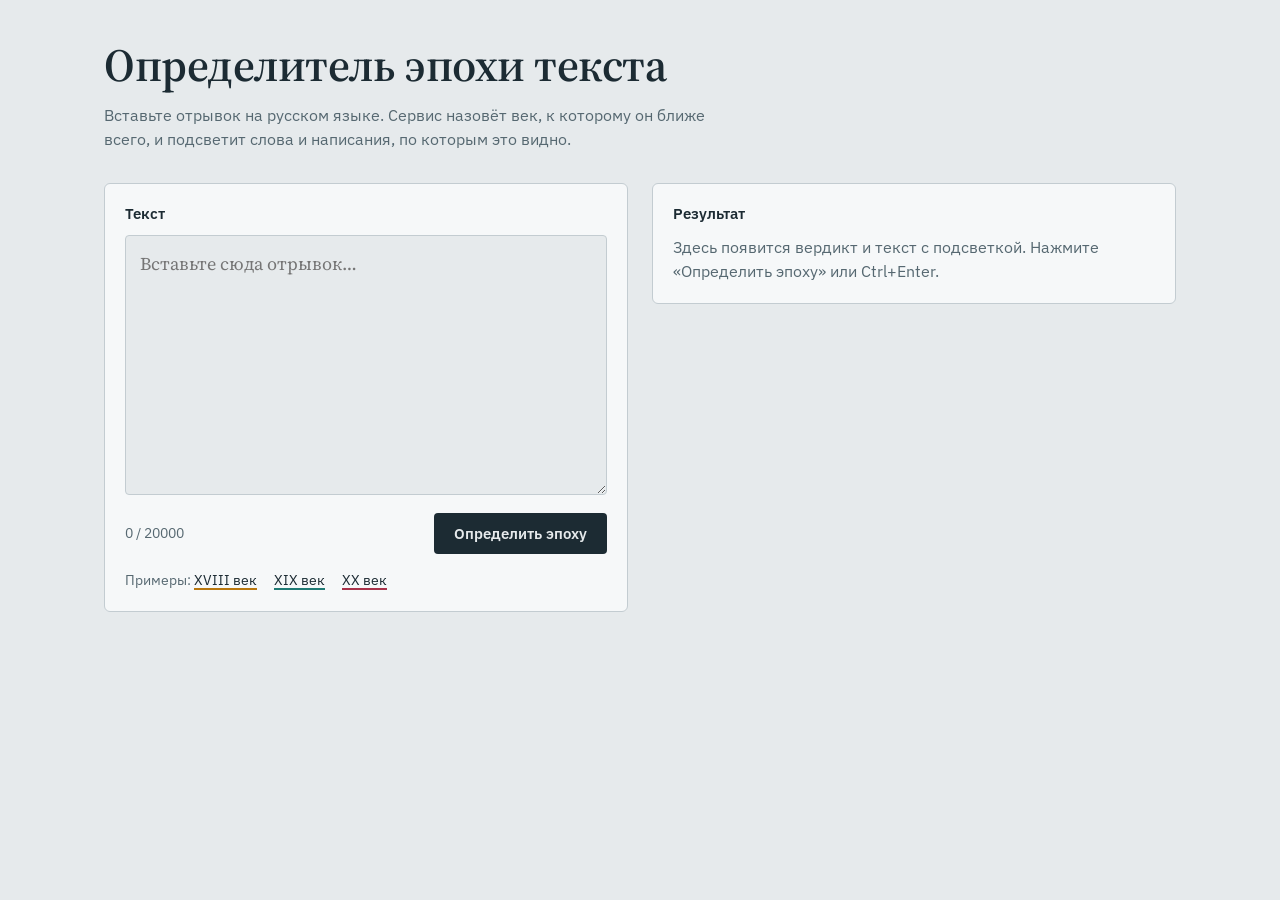
==== fastAPI_WEB/static/index.html @ 417621a8 "Add files via upload все файлы перенесены в папку (так как она почему-то не хотела загружаться целик" ====
<!DOCTYPE html>
<html lang="ru">
<head>
<meta charset="utf-8">
<meta name="viewport" content="width=device-width, initial-scale=1">
<title>Определитель эпохи текста</title>
<link rel="preconnect" href="https://fonts.googleapis.com">
<link rel="preconnect" href="https://fonts.gstatic.com" crossorigin>
<link href="https://fonts.googleapis.com/css2?family=IBM+Plex+Sans:wght@400;500;600&family=Source+Serif+4:ital,opsz,wght@0,8..60,400;0,8..60,600;1,8..60,400&display=swap" rel="stylesheet">
<style>
:root {
  --bg: #e6eaec;
  --panel: #f6f8f9;
  --ink: #1c2b33;
  --muted: #566871;
  --line: #c3ccd1;
  --xviii: #b9770e;
  --xix: #1f7a74;
  --xx: #a8324a;
  --xviii-bg: #b9770e26;
  --xix-bg: #1f7a7426;
  --xx-bg: #a8324a24;
  --serif: "Source Serif 4", "PT Serif", Georgia, "Times New Roman", serif;
  --sans: "IBM Plex Sans", "Segoe UI", system-ui, sans-serif;
  color-scheme: light;
}
@media (prefers-color-scheme: dark) {
  :root:not([data-theme="light"]) {
    --bg: #121b20;
    --panel: #1a262c;
    --ink: #e3eaed;
    --muted: #92a5ae;
    --line: #34454d;
    --xviii: #e0a53c;
    --xix: #4fb8ae;
    --xx: #e0708a;
    --xviii-bg: #e0a53c2e;
    --xix-bg: #4fb8ae2b;
    --xx-bg: #e0708a2e;
    color-scheme: dark;
  }
}
* { box-sizing: border-box; }
html { scroll-padding-top: 16px; }
body {
  margin: 0;
  background: var(--bg);
  color: var(--ink);
  font: 16px/1.5 var(--sans);
}
.wrap { max-width: 1120px; margin: 0 auto; padding: 40px 24px 64px; }
header { margin-bottom: 32px; max-width: 62ch; }
h1 {
  font: 600 clamp(30px, 4.4vw, 46px)/1.1 var(--serif);
  letter-spacing: -0.01em;
  margin: 0 0 12px;
}
header p { margin: 0; color: var(--muted); }

.grid { display: grid; grid-template-columns: minmax(0, 1fr) minmax(0, 1fr); gap: 24px; align-items: start; }
@media (max-width: 860px) { .grid { grid-template-columns: 1fr; } }

.panel {
  background: var(--panel);
  border: 1px solid var(--line);
  border-radius: 6px;
  padding: 20px;
}
h2 { font: 600 15px/1.3 var(--sans); margin: 0 0 12px; }

label.sr { position: absolute; left: -9999px; }
textarea {
  width: 100%;
  min-height: 260px;
  resize: vertical;
  padding: 14px;
  font: 400 18px/1.55 var(--serif);
  color: var(--ink);
  background: var(--bg);
  border: 1px solid var(--line);
  border-radius: 4px;
}
textarea:focus-visible, button:focus-visible, .sample:focus-visible, .chip:focus-visible {
  outline: 2px solid var(--xix);
  outline-offset: 2px;
}
.row { display: flex; align-items: center; justify-content: space-between; gap: 12px; margin-top: 12px; flex-wrap: wrap; }
.count { color: var(--muted); font-size: 14px; font-variant-numeric: tabular-nums; }
.count.over { color: var(--xx); font-weight: 600; }
button.primary {
  font: 600 15px var(--sans);
  color: #fff;
  background: var(--ink);
  border: 0;
  border-radius: 4px;
  padding: 11px 20px;
  cursor: pointer;
}
:root:not([data-theme="light"]) button.primary { color: var(--bg); }
button.primary:disabled { opacity: .55; cursor: progress; }

.samples { margin: 16px 0 0; font-size: 14px; color: var(--muted); }
.sample {
  font: inherit;
  background: none;
  border: 0;
  padding: 0;
  margin-right: 14px;
  color: var(--ink);
  text-decoration: underline;
  text-decoration-thickness: 2px;
  text-underline-offset: 3px;
  cursor: pointer;
}
.sample[data-p="xviii"] { text-decoration-color: var(--xviii); }
.sample[data-p="xix"] { text-decoration-color: var(--xix); }
.sample[data-p="xx"] { text-decoration-color: var(--xx); }

.empty { color: var(--muted); margin: 0; max-width: 46ch; }
.error {
  border-left: 3px solid var(--xx);
  padding: 10px 14px;
  background: var(--xx-bg);
  border-radius: 0 4px 4px 0;
}
.error b { display: block; }

.verdict-label { color: var(--muted); font-size: 14px; margin: 0; }
.verdict {
  font: 600 clamp(30px, 4vw, 42px)/1.1 var(--serif);
  margin: 2px 0 4px;
}
.verdict.xviii { color: var(--xviii); }
.verdict.xix { color: var(--xix); }
.verdict.xx { color: var(--xx); }
.conf { color: var(--muted); margin: 0 0 18px; }
.warn { color: var(--ink); background: var(--xviii-bg); padding: 8px 12px; border-radius: 4px; margin: 0 0 18px; font-size: 14px; }

.strip { display: flex; height: 10px; border-radius: 5px; overflow: hidden; background: var(--line); gap: 2px; }
.strip i { display: block; min-width: 3px; }
.strip i.xviii { background: var(--xviii); }
.strip i.xix { background: var(--xix); }
.strip i.xx { background: var(--xx); }
.strip-legend { display: flex; justify-content: space-between; gap: 8px; margin: 8px 0 22px; font-size: 13px; color: var(--muted); font-variant-numeric: tabular-nums; }
.strip-legend span.top { color: var(--ink); font-weight: 600; }

.text-out {
  font: 400 18px/1.75 var(--serif);
  white-space: pre-wrap;
  overflow-wrap: anywhere;
  margin: 0 0 22px;
  padding: 14px;
  background: var(--bg);
  border: 1px solid var(--line);
  border-radius: 4px;
}
mark { color: inherit; padding: 1px 0; border-radius: 2px; border-bottom: 2px solid; }
mark.xviii { background: var(--xviii-bg); border-color: var(--xviii); }
mark.xix { background: var(--xix-bg); border-color: var(--xix); }
mark.xx { background: var(--xx-bg); border-color: var(--xx); }
mark.flash { outline: 2px solid var(--ink); outline-offset: 1px; }

.markers { list-style: none; margin: 0; padding: 0; }
.markers li { border-top: 1px solid var(--line); }
.chip {
  display: grid;
  grid-template-columns: 14px minmax(0, 1fr) auto;
  gap: 4px 10px;
  align-items: baseline;
  width: 100%;
  text-align: left;
  font: inherit;
  color: inherit;
  background: none;
  border: 0;
  padding: 10px 2px;
  cursor: pointer;
}
.dot { width: 10px; height: 10px; border-radius: 50%; align-self: center; }
.dot.xviii { background: var(--xviii); }
.dot.xix { background: var(--xix); }
.dot.xx { background: var(--xx); }
.chip .w { font: 600 17px var(--serif); overflow-wrap: anywhere; }
.chip .n { color: var(--muted); font-size: 13px; }
.chip .note { grid-column: 2 / 4; color: var(--muted); font-size: 14px; }
.no-markers { color: var(--muted); margin: 0; }
[hidden] { display: none !important; }
</style>
</head>
<body>
<div class="wrap">
  <header>
    <h1>Определитель эпохи текста</h1>
    <p>Вставьте отрывок на русском языке. Сервис назовёт век, к которому он ближе всего, и подсветит слова и написания, по которым это видно.</p>
  </header>

  <div class="grid">
    <section class="panel" aria-labelledby="in-h">
      <h2 id="in-h">Текст</h2>
      <label class="sr" for="text">Текст для анализа</label>
      <textarea id="text" placeholder="Вставьте сюда отрывок…" spellcheck="false"></textarea>
      <div class="row">
        <span class="count" id="count">0 / 20000</span>
        <button class="primary" id="go" type="button">Определить эпоху</button>
      </div>
      <p class="samples">Примеры:
        <button class="sample" type="button" data-p="xviii" data-i="0">XVIII век</button>
        <button class="sample" type="button" data-p="xix" data-i="1">XIX век</button>
        <button class="sample" type="button" data-p="xx" data-i="2">XX век</button>
      </p>
    </section>

    <section class="panel" aria-labelledby="out-h" aria-live="polite">
      <h2 id="out-h">Результат</h2>
      <div id="out"><p class="empty">Здесь появится вердикт и текст с подсветкой. Нажмите «Определить эпоху» или Ctrl+Enter.</p></div>
    </section>
  </div>
</div>

<script>
const API_URL = "/api/analyze";
const MAX_LEN = 20000;
const LABELS = { xviii: "XVIII век", xix: "XIX век", xx: "XX век и позже" };
const ORDER = ["xviii", "xix", "xx"];

const SAMPLES = [
  "Сей же час, сударь мой, государыня ея величество повелела, дабы оный указ был исполнен, ибо отечество того требует.",
  "Барин приказал подать экипаж, и лакей, извольте-с, побежал на станцию, где строилась чугунка.",
  "Товарищ председатель колхоза объявил, что трактор прибудет с завода к пятилетке, а вечером в клубе покажут кино."
];

const $ = (id) => document.getElementById(id);
const ta = $("text"), out = $("out"), go = $("go"), count = $("count");

function updateCount() {
  const n = ta.value.length;
  count.textContent = n + " / " + MAX_LEN;
  count.classList.toggle("over", n > MAX_LEN);
}
ta.addEventListener("input", updateCount);
ta.addEventListener("keydown", (e) => {
  if (e.key === "Enter" && (e.ctrlKey || e.metaKey)) analyze();
});
document.querySelectorAll(".sample").forEach((b) =>
  b.addEventListener("click", () => {
    ta.value = SAMPLES[+b.dataset.i];
    updateCount();
    analyze();
  })
);
go.addEventListener("click", analyze);

function el(tag, cls, text) {
  const e = document.createElement(tag);
  if (cls) e.className = cls;
  if (text != null) e.textContent = text;
  return e;
}

function detailText(d) {
  if (typeof d === "string") return d;
  if (Array.isArray(d) && d.length) return d.map((x) => x.msg).join("; ");
  return "Попробуйте ещё раз.";
}

function showError(title, message) {
  out.replaceChildren();
  const box = el("div", "error");
  box.setAttribute("role", "alert");
  box.append(el("b", null, title), el("span", null, message));
  out.append(box);
}

async function analyze() {
  const text = ta.value;
  if (!text.trim()) return showError("Нет текста", "Введите или вставьте отрывок, чтобы определить эпоху.");
  if (text.length > MAX_LEN) return showError("Текст слишком длинный", "Сократите его до " + MAX_LEN + " знаков: сейчас " + text.length + ".");

  go.disabled = true;
  go.textContent = "Анализирую…";
  try {
    const res = await fetch(API_URL, {
      method: "POST",
      headers: { "Content-Type": "application/json" },
      body: JSON.stringify({ text, mode: "epoch" })
    });
    const data = await res.json();
    if (!res.ok) {
      const titles = { 400: "Не получилось разобрать текст", 422: "Текст не прошёл проверку" };
      return showError(titles[res.status] || "Ошибка сервера", detailText(data.detail));
    }
    render(text, data.result, data.meta);
  } catch (e) {
    showError("Нет связи с сервисом", "Проверьте, что сервер запущен, и повторите запрос.");
  } finally {
    go.disabled = false;
    go.textContent = "Определить эпоху";
  }
}

function render(text, d, meta) {
  out.replaceChildren();

  out.append(el("p", "verdict-label", "Вердикт"));
  const noSignal = d.uncertain && !(d.dated_markers || []).length;
  out.append(el("p", noSignal ? "verdict" : "verdict " + d.period,
    noSignal ? "Не удалось определить" : (d.period_label || LABELS[d.period])));
  out.append(el("p", "conf", (noSignal ? "Датирующих слов не найдено" : "Уверенность: " + Math.round(d.score * 100) + "%") +
    (meta ? " · " + meta.chars + " зн., " + meta.took_ms + " мс" : "")));
  if (d.uncertain) {
    out.append(el("p", "warn", "Датирующих слов найдено мало, поэтому вердикт ненадёжен. Попробуйте более длинный отрывок."));
  }

  if (d.stub) {
    out.append(el("p", "warn", "Сейчас вместо модели работает заглушка: она ищет слова из заранее составленного списка, поэтому на произвольных текстах часто не находит признаков."));
  }

  // полоса распределения по периодам
  const strip = el("div", "strip");
  strip.setAttribute("role", "img");
  strip.setAttribute("aria-label", ORDER.map((p) => LABELS[p] + " " + Math.round(d.all_scores[p] * 100) + "%").join(", "));
  const legend = el("div", "strip-legend");
  ORDER.forEach((p) => {
    const seg = el("i", p);
    seg.style.flex = String(Math.max(d.all_scores[p], 0.001));
    strip.append(seg);
    const s = el("span", p === d.period ? "top" : "", LABELS[p] + " " + Math.round(d.all_scores[p] * 100) + "%");
    legend.append(s);
  });
  out.append(strip, legend);

  // текст с подсветкой
  const markers = (d.dated_markers || []).slice().sort((a, b) => a.start - b.start);
  const body = el("div", "text-out");
  let pos = 0;
  markers.forEach((m, i) => {
    if (m.start < pos) return;
    if (m.start > pos) body.append(document.createTextNode(text.slice(pos, m.start)));
    const mk = el("mark", m.period, text.slice(m.start, m.end));
    mk.id = "mk-" + i;
    mk.title = m.note || m.kind;
    body.append(mk);
    pos = m.end;
  });
  if (pos < text.length) body.append(document.createTextNode(text.slice(pos)));
  out.append(body);

  // список признаков (одинаковые сворачиваем со счётчиком)
  out.append(el("h2", null, "Датирующие признаки"));
  if (!markers.length) {
    out.append(el("p", "no-markers", "Ни одного признака не найдено."));
    return;
  }
  const groups = new Map();
  markers.forEach((m, i) => {
    const key = m.text.toLowerCase() + "|" + m.period + "|" + m.note;
    if (!groups.has(key)) groups.set(key, { m, first: i, n: 0 });
    groups.get(key).n++;
  });
  const list = el("ul", "markers");
  [...groups.values()]
    .sort((a, b) => ORDER.indexOf(a.m.period) - ORDER.indexOf(b.m.period) || a.first - b.first)
    .forEach(({ m, first, n }) => {
      const li = el("li");
      const btn = el("button", "chip");
      btn.type = "button";
      btn.append(el("span", "dot " + m.period), el("span", "w", m.text), el("span", "n", n > 1 ? "×" + n : LABELS[m.period]));
      if (m.note) btn.append(el("span", "note", m.kind + ": " + m.note));
      btn.addEventListener("click", () => {
        const target = $("mk-" + first);
        if (!target) return;
        target.scrollIntoView({ block: "center", behavior: matchMedia("(prefers-reduced-motion: reduce)").matches ? "auto" : "smooth" });
        target.classList.add("flash");
        setTimeout(() => target.classList.remove("flash"), 1200);
      });
      li.append(btn);
      list.append(li);
    });
  out.append(list);
}
</script>
</body>
</html>
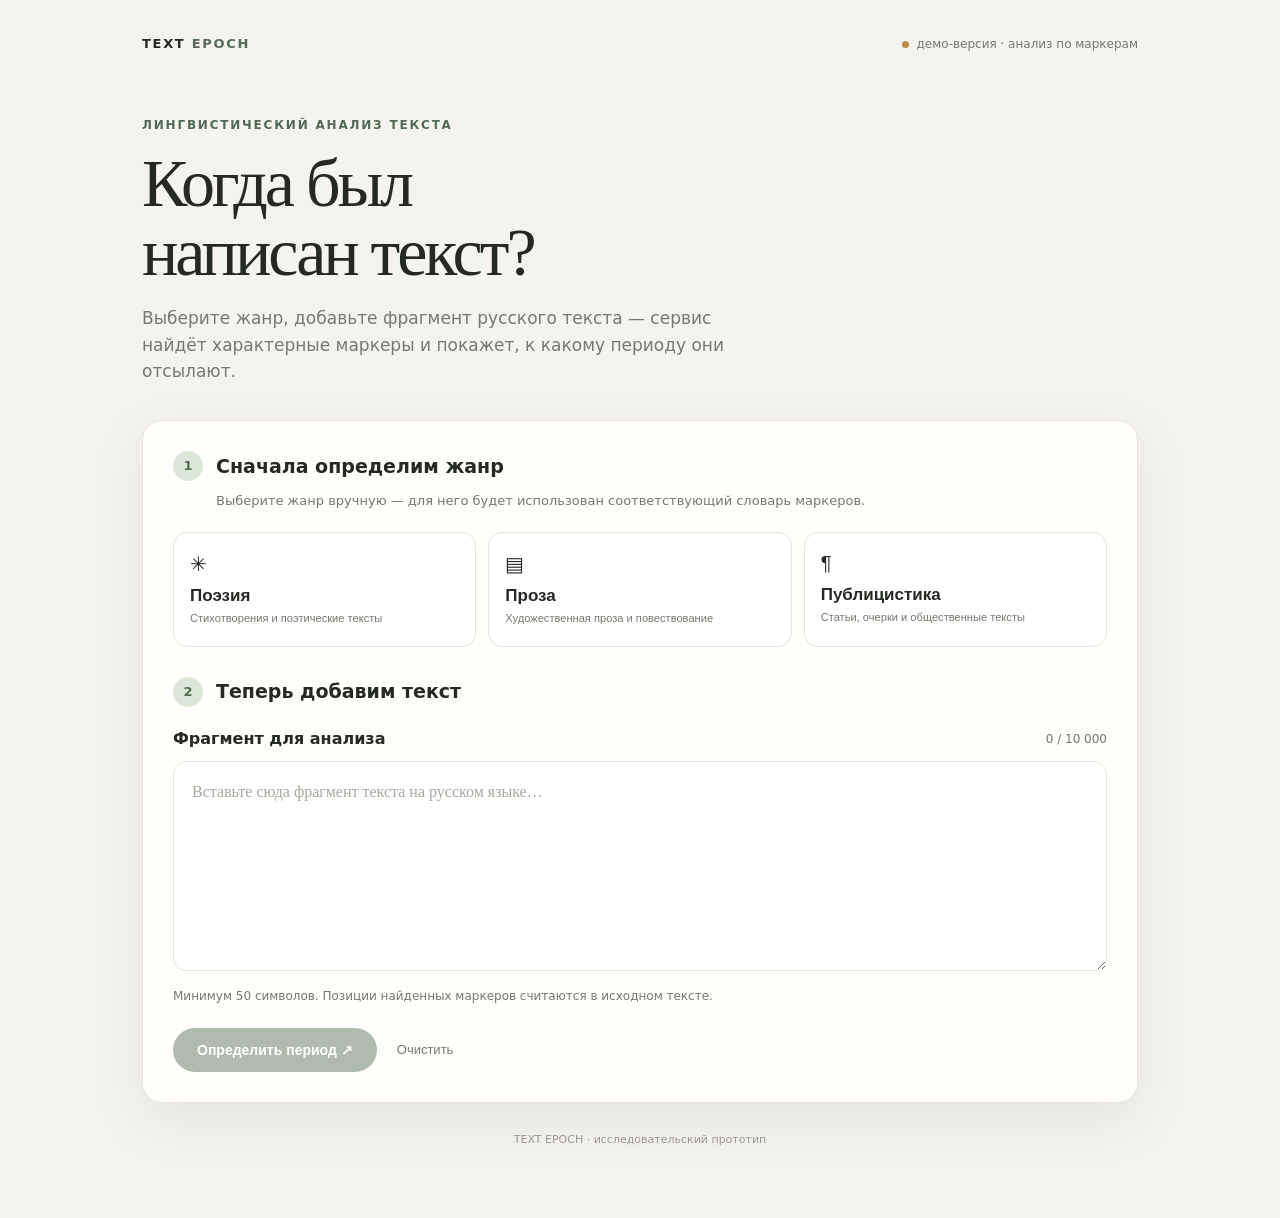
==== commit 3bee56d1: "Add files via upload Добавлена папка `fastAPI_WEB` с рабочим прототипом веб-сервиса для определения " ====
--- a/fastAPI_WEB/static/index.html
+++ b/fastAPI_WEB/static/index.html
@@ -1,383 +1,105 @@
-<!DOCTYPE html>
+<!doctype html>
 <html lang="ru">
 <head>
-<meta charset="utf-8">
-<meta name="viewport" content="width=device-width, initial-scale=1">
-<title>Определитель эпохи текста</title>
-<link rel="preconnect" href="https://fonts.googleapis.com">
-<link rel="preconnect" href="https://fonts.gstatic.com" crossorigin>
-<link href="https://fonts.googleapis.com/css2?family=IBM+Plex+Sans:wght@400;500;600&family=Source+Serif+4:ital,opsz,wght@0,8..60,400;0,8..60,600;1,8..60,400&display=swap" rel="stylesheet">
-<style>
-:root {
-  --bg: #e6eaec;
-  --panel: #f6f8f9;
-  --ink: #1c2b33;
-  --muted: #566871;
-  --line: #c3ccd1;
-  --xviii: #b9770e;
-  --xix: #1f7a74;
-  --xx: #a8324a;
-  --xviii-bg: #b9770e26;
-  --xix-bg: #1f7a7426;
-  --xx-bg: #a8324a24;
-  --serif: "Source Serif 4", "PT Serif", Georgia, "Times New Roman", serif;
-  --sans: "IBM Plex Sans", "Segoe UI", system-ui, sans-serif;
-  color-scheme: light;
-}
-@media (prefers-color-scheme: dark) {
-  :root:not([data-theme="light"]) {
-    --bg: #121b20;
-    --panel: #1a262c;
-    --ink: #e3eaed;
-    --muted: #92a5ae;
-    --line: #34454d;
-    --xviii: #e0a53c;
-    --xix: #4fb8ae;
-    --xx: #e0708a;
-    --xviii-bg: #e0a53c2e;
-    --xix-bg: #4fb8ae2b;
-    --xx-bg: #e0708a2e;
-    color-scheme: dark;
-  }
-}
-* { box-sizing: border-box; }
-html { scroll-padding-top: 16px; }
-body {
-  margin: 0;
-  background: var(--bg);
-  color: var(--ink);
-  font: 16px/1.5 var(--sans);
-}
-.wrap { max-width: 1120px; margin: 0 auto; padding: 40px 24px 64px; }
-header { margin-bottom: 32px; max-width: 62ch; }
-h1 {
-  font: 600 clamp(30px, 4.4vw, 46px)/1.1 var(--serif);
-  letter-spacing: -0.01em;
-  margin: 0 0 12px;
-}
-header p { margin: 0; color: var(--muted); }
-
-.grid { display: grid; grid-template-columns: minmax(0, 1fr) minmax(0, 1fr); gap: 24px; align-items: start; }
-@media (max-width: 860px) { .grid { grid-template-columns: 1fr; } }
-
-.panel {
-  background: var(--panel);
-  border: 1px solid var(--line);
-  border-radius: 6px;
-  padding: 20px;
-}
-h2 { font: 600 15px/1.3 var(--sans); margin: 0 0 12px; }
-
-label.sr { position: absolute; left: -9999px; }
-textarea {
-  width: 100%;
-  min-height: 260px;
-  resize: vertical;
-  padding: 14px;
-  font: 400 18px/1.55 var(--serif);
-  color: var(--ink);
-  background: var(--bg);
-  border: 1px solid var(--line);
-  border-radius: 4px;
-}
-textarea:focus-visible, button:focus-visible, .sample:focus-visible, .chip:focus-visible {
-  outline: 2px solid var(--xix);
-  outline-offset: 2px;
-}
-.row { display: flex; align-items: center; justify-content: space-between; gap: 12px; margin-top: 12px; flex-wrap: wrap; }
-.count { color: var(--muted); font-size: 14px; font-variant-numeric: tabular-nums; }
-.count.over { color: var(--xx); font-weight: 600; }
-button.primary {
-  font: 600 15px var(--sans);
-  color: #fff;
-  background: var(--ink);
-  border: 0;
-  border-radius: 4px;
-  padding: 11px 20px;
-  cursor: pointer;
-}
-:root:not([data-theme="light"]) button.primary { color: var(--bg); }
-button.primary:disabled { opacity: .55; cursor: progress; }
-
-.samples { margin: 16px 0 0; font-size: 14px; color: var(--muted); }
-.sample {
-  font: inherit;
-  background: none;
-  border: 0;
-  padding: 0;
-  margin-right: 14px;
-  color: var(--ink);
-  text-decoration: underline;
-  text-decoration-thickness: 2px;
-  text-underline-offset: 3px;
-  cursor: pointer;
-}
-.sample[data-p="xviii"] { text-decoration-color: var(--xviii); }
-.sample[data-p="xix"] { text-decoration-color: var(--xix); }
-.sample[data-p="xx"] { text-decoration-color: var(--xx); }
-
-.empty { color: var(--muted); margin: 0; max-width: 46ch; }
-.error {
-  border-left: 3px solid var(--xx);
-  padding: 10px 14px;
-  background: var(--xx-bg);
-  border-radius: 0 4px 4px 0;
-}
-.error b { display: block; }
-
-.verdict-label { color: var(--muted); font-size: 14px; margin: 0; }
-.verdict {
-  font: 600 clamp(30px, 4vw, 42px)/1.1 var(--serif);
-  margin: 2px 0 4px;
-}
-.verdict.xviii { color: var(--xviii); }
-.verdict.xix { color: var(--xix); }
-.verdict.xx { color: var(--xx); }
-.conf { color: var(--muted); margin: 0 0 18px; }
-.warn { color: var(--ink); background: var(--xviii-bg); padding: 8px 12px; border-radius: 4px; margin: 0 0 18px; font-size: 14px; }
-
-.strip { display: flex; height: 10px; border-radius: 5px; overflow: hidden; background: var(--line); gap: 2px; }
-.strip i { display: block; min-width: 3px; }
-.strip i.xviii { background: var(--xviii); }
-.strip i.xix { background: var(--xix); }
-.strip i.xx { background: var(--xx); }
-.strip-legend { display: flex; justify-content: space-between; gap: 8px; margin: 8px 0 22px; font-size: 13px; color: var(--muted); font-variant-numeric: tabular-nums; }
-.strip-legend span.top { color: var(--ink); font-weight: 600; }
-
-.text-out {
-  font: 400 18px/1.75 var(--serif);
-  white-space: pre-wrap;
-  overflow-wrap: anywhere;
-  margin: 0 0 22px;
-  padding: 14px;
-  background: var(--bg);
-  border: 1px solid var(--line);
-  border-radius: 4px;
-}
-mark { color: inherit; padding: 1px 0; border-radius: 2px; border-bottom: 2px solid; }
-mark.xviii { background: var(--xviii-bg); border-color: var(--xviii); }
-mark.xix { background: var(--xix-bg); border-color: var(--xix); }
-mark.xx { background: var(--xx-bg); border-color: var(--xx); }
-mark.flash { outline: 2px solid var(--ink); outline-offset: 1px; }
-
-.markers { list-style: none; margin: 0; padding: 0; }
-.markers li { border-top: 1px solid var(--line); }
-.chip {
-  display: grid;
-  grid-template-columns: 14px minmax(0, 1fr) auto;
-  gap: 4px 10px;
-  align-items: baseline;
-  width: 100%;
-  text-align: left;
-  font: inherit;
-  color: inherit;
-  background: none;
-  border: 0;
-  padding: 10px 2px;
-  cursor: pointer;
-}
-.dot { width: 10px; height: 10px; border-radius: 50%; align-self: center; }
-.dot.xviii { background: var(--xviii); }
-.dot.xix { background: var(--xix); }
-.dot.xx { background: var(--xx); }
-.chip .w { font: 600 17px var(--serif); overflow-wrap: anywhere; }
-.chip .n { color: var(--muted); font-size: 13px; }
-.chip .note { grid-column: 2 / 4; color: var(--muted); font-size: 14px; }
-.no-markers { color: var(--muted); margin: 0; }
-[hidden] { display: none !important; }
-</style>
+  <meta charset="utf-8">
+  <meta name="viewport" content="width=device-width, initial-scale=1">
+  <title>Text Epoch — определитель эпохи</title>
+  <style>
+    :root{--bg:#f5f3ef;--paper:#fffefa;--ink:#252923;--muted:#77796f;--line:#e7e3da;--accent:#526b54;--accent2:#dce7d8;--gold:#b98b45;--shadow:0 18px 55px rgba(49,48,39,.08)}
+    *{box-sizing:border-box}body{margin:0;background:var(--bg);color:var(--ink);font:16px/1.55 Inter,ui-sans-serif,system-ui,-apple-system,"Segoe UI",sans-serif}
+    .shell{max-width:1040px;margin:0 auto;padding:34px 22px 70px}.top{display:flex;align-items:center;justify-content:space-between;margin-bottom:62px}.brand{font-weight:750;letter-spacing:.13em;font-size:13px}.brand span{color:var(--accent)}.status{font-size:12px;color:var(--muted);display:flex;align-items:center;gap:8px}.dot{width:7px;height:7px;background:#b98b45;border-radius:50%}
+    .hero{max-width:700px;margin-bottom:36px}.eyebrow{color:var(--accent);font-size:12px;font-weight:700;letter-spacing:.15em;text-transform:uppercase}.hero h1{font-family:Georgia,serif;font-size:clamp(42px,7vw,68px);font-weight:400;line-height:1.02;letter-spacing:-.045em;margin:14px 0 18px}.hero p{color:var(--muted);font-size:17px;max-width:590px;margin:0}
+    .panel{background:var(--paper);border:1px solid var(--line);border-radius:20px;box-shadow:var(--shadow);padding:30px;margin-top:32px}.stephead{display:flex;align-items:center;gap:13px;margin-bottom:20px}.num{width:30px;height:30px;border-radius:50%;background:var(--accent2);color:var(--accent);display:grid;place-items:center;font-weight:750;font-size:13px}.stephead h2{font-size:19px;margin:0;font-weight:650}.hint{color:var(--muted);font-size:13px;margin:-10px 0 20px 43px}
+    .genres{display:grid;grid-template-columns:repeat(3,1fr);gap:12px}.genre{border:1px solid var(--line);border-radius:14px;padding:18px 16px;background:#fff;cursor:pointer;text-align:left;transition:.18s;color:var(--ink);min-height:115px}.genre:hover{border-color:#a9b9a5;transform:translateY(-1px)}.genre.active{border:1.5px solid var(--accent);background:#f2f6ef;box-shadow:inset 0 0 0 1px var(--accent)}.genre strong{display:block;font-size:17px;margin-bottom:5px}.genre small{display:block;color:var(--muted);line-height:1.4}.genre .glyph{font-size:20px;margin-bottom:10px;display:block}
+    .textwrap{margin-top:30px}.textarea-head{display:flex;justify-content:space-between;align-items:center;margin-bottom:10px}.textarea-head label{font-weight:650}.counter{font-size:12px;color:var(--muted)}textarea{width:100%;min-height:210px;resize:vertical;border:1px solid var(--line);border-radius:13px;padding:17px 18px;font:16px/1.65 Georgia,serif;background:#fff;color:var(--ink);outline:none}textarea:focus{border-color:#9eae98;box-shadow:0 0 0 3px #e9efe6}textarea::placeholder{color:#aaa99f}.footnote{font-size:12px;color:var(--muted);margin-top:8px}
+    .actions{display:flex;align-items:center;gap:14px;margin-top:22px}.primary{border:0;border-radius:999px;padding:14px 24px;background:var(--accent);color:white;font-size:14px;font-weight:700;cursor:pointer;transition:.18s}.primary:hover{background:#405a43}.primary:disabled{opacity:.45;cursor:not-allowed}.reset{border:0;background:none;color:var(--muted);cursor:pointer;font-size:13px}.error{color:#a34d3d;font-size:13px;margin-top:12px;display:none}
+    .result{display:none;margin-top:22px}.result.show{display:block}.resulttop{display:flex;align-items:flex-start;justify-content:space-between;gap:20px}.result h2{font:400 30px/1.15 Georgia,serif;margin:5px 0 8px}.result .sub{font-size:13px;color:var(--muted)}.tag{border-radius:999px;background:#f4ead8;color:#8a642c;padding:7px 11px;font-size:11px;font-weight:700;white-space:nowrap}.period{font:400 clamp(34px,6vw,54px)/1 Georgia,serif;letter-spacing:-.04em;margin:18px 0 8px}.period.none{font-size:25px;letter-spacing:0}.confidence{font-size:13px;color:var(--muted)}.barlist{margin-top:24px;display:grid;gap:12px}.barrow{display:grid;grid-template-columns:112px 1fr 44px;gap:12px;align-items:center;font-size:12px}.bartrack{height:7px;background:#eeece6;border-radius:99px;overflow:hidden}.barfill{height:100%;background:#80967c;border-radius:99px}.barrow .value{text-align:right;color:var(--muted);font-variant-numeric:tabular-nums}.markers{margin-top:28px;border-top:1px solid var(--line);padding-top:20px}.markers h3{font-size:15px;margin:0 0 5px}.markers p{font-size:12px;color:var(--muted);margin:0 0 13px}.chips{display:flex;flex-wrap:wrap;gap:8px}.chip{background:#f0f2eb;border:1px solid #e1e6db;color:#455a43;padding:6px 10px;border-radius:8px;font-size:12px}.chip small{color:#899184;margin-left:5px}.empty{color:var(--muted);font-size:13px}.disclaimer{border-left:2px solid var(--gold);padding:10px 13px;background:#faf6ee;color:#75674f;font-size:12px;margin-top:24px}.footer{text-align:center;color:#99978e;font-size:11px;margin-top:28px}
+    @media(max-width:650px){.shell{padding:22px 14px 45px}.top{margin-bottom:42px}.panel{padding:20px 16px}.genres{grid-template-columns:1fr}.genre{min-height:0}.genre .glyph{display:inline;margin-right:8px}.resulttop{display:block}.tag{display:inline-block;margin-top:12px}.barrow{grid-template-columns:90px 1fr 38px}}
+  </style>
 </head>
 <body>
-<div class="wrap">
-  <header>
-    <h1>Определитель эпохи текста</h1>
-    <p>Вставьте отрывок на русском языке. Сервис назовёт век, к которому он ближе всего, и подсветит слова и написания, по которым это видно.</p>
-  </header>
+<div class="shell">
+  <header class="top"><div class="brand">TEXT <span>EPOCH</span></div><div class="status"><i class="dot"></i> демо-версия · анализ по маркерам</div></header>
+  <section class="hero"><div class="eyebrow">Лингвистический анализ текста</div><h1>Когда был<br>написан текст?</h1><p>Выберите жанр, добавьте фрагмент русского текста — сервис найдёт характерные маркеры и покажет, к какому периоду они отсылают.</p></section>
 
-  <div class="grid">
-    <section class="panel" aria-labelledby="in-h">
-      <h2 id="in-h">Текст</h2>
-      <label class="sr" for="text">Текст для анализа</label>
-      <textarea id="text" placeholder="Вставьте сюда отрывок…" spellcheck="false"></textarea>
-      <div class="row">
-        <span class="count" id="count">0 / 20000</span>
-        <button class="primary" id="go" type="button">Определить эпоху</button>
-      </div>
-      <p class="samples">Примеры:
-        <button class="sample" type="button" data-p="xviii" data-i="0">XVIII век</button>
-        <button class="sample" type="button" data-p="xix" data-i="1">XIX век</button>
-        <button class="sample" type="button" data-p="xx" data-i="2">XX век</button>
-      </p>
-    </section>
+  <main class="panel">
+    <div class="stephead"><span class="num">1</span><h2>Сначала определим жанр</h2></div>
+    <p class="hint">Выберите жанр вручную — для него будет использован соответствующий словарь маркеров.</p>
+    <div class="genres" role="group" aria-label="Жанр текста">
+      <button class="genre" data-genre="поэзия"><span class="glyph">✳</span><strong>Поэзия</strong><small>Стихотворения и поэтические тексты</small></button>
+      <button class="genre" data-genre="проза"><span class="glyph">▤</span><strong>Проза</strong><small>Художественная проза и повествование</small></button>
+      <button class="genre" data-genre="публицистика"><span class="glyph">¶</span><strong>Публицистика</strong><small>Статьи, очерки и общественные тексты</small></button>
+    </div>
 
-    <section class="panel" aria-labelledby="out-h" aria-live="polite">
-      <h2 id="out-h">Результат</h2>
-      <div id="out"><p class="empty">Здесь появится вердикт и текст с подсветкой. Нажмите «Определить эпоху» или Ctrl+Enter.</p></div>
-    </section>
-  </div>
+    <div class="textwrap">
+      <div class="stephead"><span class="num">2</span><h2>Теперь добавим текст</h2></div>
+      <div class="textarea-head"><label for="sourceText">Фрагмент для анализа</label><span class="counter" id="counter">0 / 10 000</span></div>
+      <textarea id="sourceText" maxlength="10000" placeholder="Вставьте сюда фрагмент текста на русском языке…"></textarea>
+      <div class="footnote">Минимум 50 символов. Позиции найденных маркеров считаются в исходном тексте.</div>
+      <div class="actions"><button class="primary" id="analyzeBtn" disabled>Определить период <span aria-hidden="true">↗</span></button><button class="reset" id="resetBtn">Очистить</button></div>
+      <div class="error" id="error"></div>
+    </div>
+  </main>
+
+  <section class="panel result" id="result" aria-live="polite">
+    <div class="resulttop"><div><div class="eyebrow">Результат анализа</div><h2 id="resultGenre">Проза</h2><div class="sub">Жанр выбран пользователем · датировка рассчитана по словарю этого жанра</div></div><span class="tag">ЗАГЛУШКА · НЕ НЕЙРОСЕТЬ</span></div>
+    <div class="period" id="period">1850–1899</div><div class="confidence" id="confidence"></div>
+    <div class="barlist" id="bars"></div>
+    <div class="markers"><h3>Найденные маркеры</h3><p id="markerCaption"></p><div class="chips" id="chips"></div></div>
+    <div class="disclaimer">Результат демонстрационный: сейчас сервис сопоставляет слова с подготовленными жанровыми словарями. Это не предсказание обученной нейросети и не окончательная датировка произведения.</div>
+  </section>
+  <div class="footer">TEXT EPOCH · исследовательский прототип</div>
 </div>
-
 <script>
-const API_URL = "/api/analyze";
-const MAX_LEN = 20000;
-const LABELS = { xviii: "XVIII век", xix: "XIX век", xx: "XX век и позже" };
-const ORDER = ["xviii", "xix", "xx"];
-
-const SAMPLES = [
-  "Сей же час, сударь мой, государыня ея величество повелела, дабы оный указ был исполнен, ибо отечество того требует.",
-  "Барин приказал подать экипаж, и лакей, извольте-с, побежал на станцию, где строилась чугунка.",
-  "Товарищ председатель колхоза объявил, что трактор прибудет с завода к пятилетке, а вечером в клубе покажут кино."
-];
-
-const $ = (id) => document.getElementById(id);
-const ta = $("text"), out = $("out"), go = $("go"), count = $("count");
-
-function updateCount() {
-  const n = ta.value.length;
-  count.textContent = n + " / " + MAX_LEN;
-  count.classList.toggle("over", n > MAX_LEN);
-}
-ta.addEventListener("input", updateCount);
-ta.addEventListener("keydown", (e) => {
-  if (e.key === "Enter" && (e.ctrlKey || e.metaKey)) analyze();
-});
-document.querySelectorAll(".sample").forEach((b) =>
-  b.addEventListener("click", () => {
-    ta.value = SAMPLES[+b.dataset.i];
-    updateCount();
-    analyze();
-  })
-);
-go.addEventListener("click", analyze);
-
-function el(tag, cls, text) {
-  const e = document.createElement(tag);
-  if (cls) e.className = cls;
-  if (text != null) e.textContent = text;
-  return e;
-}
-
-function detailText(d) {
-  if (typeof d === "string") return d;
-  if (Array.isArray(d) && d.length) return d.map((x) => x.msg).join("; ");
-  return "Попробуйте ещё раз.";
-}
-
-function showError(title, message) {
-  out.replaceChildren();
-  const box = el("div", "error");
-  box.setAttribute("role", "alert");
-  box.append(el("b", null, title), el("span", null, message));
-  out.append(box);
-}
-
-async function analyze() {
-  const text = ta.value;
-  if (!text.trim()) return showError("Нет текста", "Введите или вставьте отрывок, чтобы определить эпоху.");
-  if (text.length > MAX_LEN) return showError("Текст слишком длинный", "Сократите его до " + MAX_LEN + " знаков: сейчас " + text.length + ".");
-
-  go.disabled = true;
-  go.textContent = "Анализирую…";
-  try {
-    const res = await fetch(API_URL, {
-      method: "POST",
-      headers: { "Content-Type": "application/json" },
-      body: JSON.stringify({ text, mode: "epoch" })
-    });
-    const data = await res.json();
-    if (!res.ok) {
-      const titles = { 400: "Не получилось разобрать текст", 422: "Текст не прошёл проверку" };
-      return showError(titles[res.status] || "Ошибка сервера", detailText(data.detail));
-    }
-    render(text, data.result, data.meta);
-  } catch (e) {
-    showError("Нет связи с сервисом", "Проверьте, что сервер запущен, и повторите запрос.");
-  } finally {
-    go.disabled = false;
-    go.textContent = "Определить эпоху";
+  const genreButtons = [...document.querySelectorAll('.genre')];
+  const textArea = document.getElementById('sourceText');
+  const analyzeBtn = document.getElementById('analyzeBtn');
+  const errorBox = document.getElementById('error');
+  let selectedGenre = null;
+  genreButtons.forEach(button => button.addEventListener('click', () => {
+    selectedGenre = button.dataset.genre;
+    genreButtons.forEach(item => item.classList.toggle('active', item === button));
+    validate();
+  }));
+  textArea.addEventListener('input', () => {
+    document.getElementById('counter').textContent = `${textArea.value.length.toLocaleString('ru-RU')} / 10 000`;
+    validate();
+  });
+  function validate(){ analyzeBtn.disabled = !(selectedGenre && textArea.value.trim().length >= 50 && textArea.value.length <= 10000); }
+  function escapeHtml(value){return value.replace(/[&<>"']/g, ch => ({'&':'&amp;','<':'&lt;','>':'&gt;','"':'&quot;',"'":'&#39;'}[ch]));}
+  const labels = {'1800-1849':'1800–1849','1850-1899':'1850–1899','1900-1924':'1900–1924','1925-1944':'1925–1944'};
+  const genreNames = {'поэзия':'Поэзия','проза':'Проза','публицистика':'Публицистика'};
+  analyzeBtn.addEventListener('click', async () => {
+    errorBox.style.display = 'none'; analyzeBtn.disabled = true; analyzeBtn.textContent = 'Анализируем…';
+    try {
+      const response = await fetch('/api/analyze', {method:'POST',headers:{'Content-Type':'application/json'},body:JSON.stringify({genre:selectedGenre,text:textArea.value})});
+      const payload = await response.json();
+      if(!response.ok) throw new Error(payload.detail || payload.message || 'Не удалось выполнить анализ');
+      render(payload.result);
+    } catch(error){ errorBox.textContent = error.message; errorBox.style.display = 'block'; }
+    finally { analyzeBtn.innerHTML = 'Определить период <span aria-hidden="true">↗</span>'; validate(); }
+  });
+  function render(data){
+    const section = document.getElementById('result'); section.classList.add('show');
+    document.getElementById('resultGenre').textContent = genreNames[data.genre] || data.genre;
+    const period = document.getElementById('period');
+    period.textContent = data.period ? labels[data.period] || data.period : 'Период не определён';
+    period.classList.toggle('none', !data.period);
+    document.getElementById('confidence').textContent = data.period ? `Доля найденных маркерных свидетельств в пользу периода: ${(data.score*100).toFixed(1)}%` : (data.message || 'В словаре выбранного жанра не нашлось совпадений.');
+    const counts = data.marker_counts_by_period || {};
+    document.getElementById('bars').innerHTML = Object.keys(labels).map(key => {
+      const count = counts[key] || 0; const total = Math.max(1, ...Object.values(counts));
+      return `<div class="barrow"><span>${labels[key]}</span><div class="bartrack"><div class="barfill" style="width:${count/total*100}%"></div></div><span class="value">${count}</span></div>`;
+    }).join('');
+    const markers = data.dated_markers || [];
+    document.getElementById('markerCaption').textContent = `Совпадений показано: ${markers.length}${data.markers_found > markers.length ? ` (первые ${markers.length})` : ''}.`;
+    document.getElementById('chips').innerHTML = markers.length ? markers.map(m => `<span class="chip" title="Позиция ${m.start}–${m.end}">${escapeHtml(m.text)}<small>${labels[m.points_to] || m.points_to}</small></span>`).join('') : '<span class="empty">Маркеры не найдены.</span>';
+    section.scrollIntoView({behavior:'smooth',block:'start'});
   }
-}
-
-function render(text, d, meta) {
-  out.replaceChildren();
-
-  out.append(el("p", "verdict-label", "Вердикт"));
-  const noSignal = d.uncertain && !(d.dated_markers || []).length;
-  out.append(el("p", noSignal ? "verdict" : "verdict " + d.period,
-    noSignal ? "Не удалось определить" : (d.period_label || LABELS[d.period])));
-  out.append(el("p", "conf", (noSignal ? "Датирующих слов не найдено" : "Уверенность: " + Math.round(d.score * 100) + "%") +
-    (meta ? " · " + meta.chars + " зн., " + meta.took_ms + " мс" : "")));
-  if (d.uncertain) {
-    out.append(el("p", "warn", "Датирующих слов найдено мало, поэтому вердикт ненадёжен. Попробуйте более длинный отрывок."));
-  }
-
-  if (d.stub) {
-    out.append(el("p", "warn", "Сейчас вместо модели работает заглушка: она ищет слова из заранее составленного списка, поэтому на произвольных текстах часто не находит признаков."));
-  }
-
-  // полоса распределения по периодам
-  const strip = el("div", "strip");
-  strip.setAttribute("role", "img");
-  strip.setAttribute("aria-label", ORDER.map((p) => LABELS[p] + " " + Math.round(d.all_scores[p] * 100) + "%").join(", "));
-  const legend = el("div", "strip-legend");
-  ORDER.forEach((p) => {
-    const seg = el("i", p);
-    seg.style.flex = String(Math.max(d.all_scores[p], 0.001));
-    strip.append(seg);
-    const s = el("span", p === d.period ? "top" : "", LABELS[p] + " " + Math.round(d.all_scores[p] * 100) + "%");
-    legend.append(s);
+  document.getElementById('resetBtn').addEventListener('click', () => {
+    textArea.value=''; selectedGenre=null; genreButtons.forEach(item=>item.classList.remove('active'));
+    document.getElementById('counter').textContent='0 / 10 000'; document.getElementById('result').classList.remove('show'); errorBox.style.display='none'; validate();
   });
-  out.append(strip, legend);
-
-  // текст с подсветкой
-  const markers = (d.dated_markers || []).slice().sort((a, b) => a.start - b.start);
-  const body = el("div", "text-out");
-  let pos = 0;
-  markers.forEach((m, i) => {
-    if (m.start < pos) return;
-    if (m.start > pos) body.append(document.createTextNode(text.slice(pos, m.start)));
-    const mk = el("mark", m.period, text.slice(m.start, m.end));
-    mk.id = "mk-" + i;
-    mk.title = m.note || m.kind;
-    body.append(mk);
-    pos = m.end;
-  });
-  if (pos < text.length) body.append(document.createTextNode(text.slice(pos)));
-  out.append(body);
-
-  // список признаков (одинаковые сворачиваем со счётчиком)
-  out.append(el("h2", null, "Датирующие признаки"));
-  if (!markers.length) {
-    out.append(el("p", "no-markers", "Ни одного признака не найдено."));
-    return;
-  }
-  const groups = new Map();
-  markers.forEach((m, i) => {
-    const key = m.text.toLowerCase() + "|" + m.period + "|" + m.note;
-    if (!groups.has(key)) groups.set(key, { m, first: i, n: 0 });
-    groups.get(key).n++;
-  });
-  const list = el("ul", "markers");
-  [...groups.values()]
-    .sort((a, b) => ORDER.indexOf(a.m.period) - ORDER.indexOf(b.m.period) || a.first - b.first)
-    .forEach(({ m, first, n }) => {
-      const li = el("li");
-      const btn = el("button", "chip");
-      btn.type = "button";
-      btn.append(el("span", "dot " + m.period), el("span", "w", m.text), el("span", "n", n > 1 ? "×" + n : LABELS[m.period]));
-      if (m.note) btn.append(el("span", "note", m.kind + ": " + m.note));
-      btn.addEventListener("click", () => {
-        const target = $("mk-" + first);
-        if (!target) return;
-        target.scrollIntoView({ block: "center", behavior: matchMedia("(prefers-reduced-motion: reduce)").matches ? "auto" : "smooth" });
-        target.classList.add("flash");
-        setTimeout(() => target.classList.remove("flash"), 1200);
-      });
-      li.append(btn);
-      list.append(li);
-    });
-  out.append(list);
-}
 </script>
 </body>
 </html>
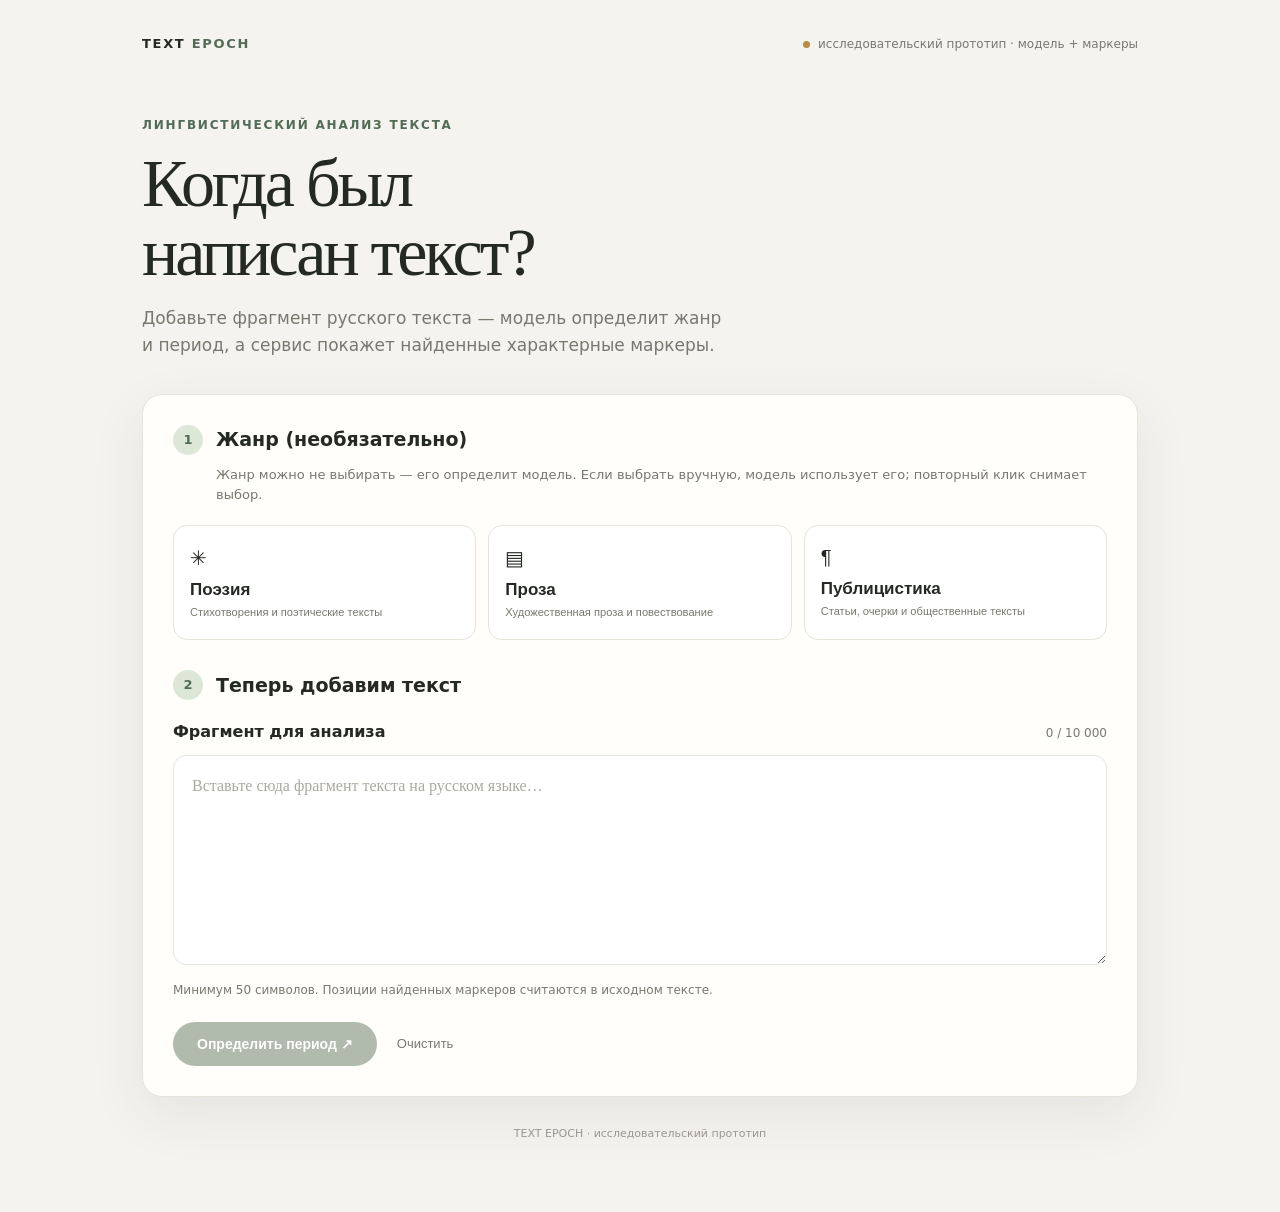
==== commit d3cbc59b: "Подключена обученная модель к веб-сервису" ====
--- a/fastAPI_WEB/static/index.html
+++ b/fastAPI_WEB/static/index.html
@@ -19,12 +19,12 @@
 </head>
 <body>
 <div class="shell">
-  <header class="top"><div class="brand">TEXT <span>EPOCH</span></div><div class="status"><i class="dot"></i> демо-версия · анализ по маркерам</div></header>
-  <section class="hero"><div class="eyebrow">Лингвистический анализ текста</div><h1>Когда был<br>написан текст?</h1><p>Выберите жанр, добавьте фрагмент русского текста — сервис найдёт характерные маркеры и покажет, к какому периоду они отсылают.</p></section>
+  <header class="top"><div class="brand">TEXT <span>EPOCH</span></div><div class="status"><i class="dot"></i> исследовательский прототип · модель + маркеры</div></header>
+  <section class="hero"><div class="eyebrow">Лингвистический анализ текста</div><h1>Когда был<br>написан текст?</h1><p>Добавьте фрагмент русского текста — модель определит жанр и период, а сервис покажет найденные характерные маркеры.</p></section>
 
   <main class="panel">
-    <div class="stephead"><span class="num">1</span><h2>Сначала определим жанр</h2></div>
-    <p class="hint">Выберите жанр вручную — для него будет использован соответствующий словарь маркеров.</p>
+    <div class="stephead"><span class="num">1</span><h2>Жанр (необязательно)</h2></div>
+    <p class="hint">Жанр можно не выбирать — его определит модель. Если выбрать вручную, модель использует его; повторный клик снимает выбор.</p>
     <div class="genres" role="group" aria-label="Жанр текста">
       <button class="genre" data-genre="поэзия"><span class="glyph">✳</span><strong>Поэзия</strong><small>Стихотворения и поэтические тексты</small></button>
       <button class="genre" data-genre="проза"><span class="glyph">▤</span><strong>Проза</strong><small>Художественная проза и повествование</small></button>
@@ -42,11 +42,11 @@
   </main>
 
   <section class="panel result" id="result" aria-live="polite">
-    <div class="resulttop"><div><div class="eyebrow">Результат анализа</div><h2 id="resultGenre">Проза</h2><div class="sub">Жанр выбран пользователем · датировка рассчитана по словарю этого жанра</div></div><span class="tag">ЗАГЛУШКА · НЕ НЕЙРОСЕТЬ</span></div>
+    <div class="resulttop"><div><div class="eyebrow">Результат анализа</div><h2 id="resultGenre">Проза</h2><div class="sub" id="resultSub">Жанр выбран пользователем</div></div><span class="tag" id="modelTag">МОДЕЛЬ</span></div>
     <div class="period" id="period">1850–1899</div><div class="confidence" id="confidence"></div>
     <div class="barlist" id="bars"></div>
     <div class="markers"><h3>Найденные маркеры</h3><p id="markerCaption"></p><div class="chips" id="chips"></div></div>
-    <div class="disclaimer">Результат демонстрационный: сейчас сервис сопоставляет слова с подготовленными жанровыми словарями. Это не предсказание обученной нейросети и не окончательная датировка произведения.</div>
+    <div class="disclaimer" id="disclaimer">Результат — оценка обученной модели, а не окончательная датировка произведения. Найденные маркеры показаны для наглядности и сами по себе период не определяют.</div>
   </section>
   <div class="footer">TEXT EPOCH · исследовательский прототип</div>
 </div>
@@ -57,22 +57,23 @@
   const errorBox = document.getElementById('error');
   let selectedGenre = null;
   genreButtons.forEach(button => button.addEventListener('click', () => {
-    selectedGenre = button.dataset.genre;
-    genreButtons.forEach(item => item.classList.toggle('active', item === button));
+    selectedGenre = (selectedGenre === button.dataset.genre) ? null : button.dataset.genre;
+    genreButtons.forEach(item => item.classList.toggle('active', item.dataset.genre === selectedGenre));
     validate();
   }));
   textArea.addEventListener('input', () => {
     document.getElementById('counter').textContent = `${textArea.value.length.toLocaleString('ru-RU')} / 10 000`;
     validate();
   });
-  function validate(){ analyzeBtn.disabled = !(selectedGenre && textArea.value.trim().length >= 50 && textArea.value.length <= 10000); }
+  function validate(){ analyzeBtn.disabled = !(textArea.value.trim().length >= 50 && textArea.value.length <= 10000); }
   function escapeHtml(value){return value.replace(/[&<>"']/g, ch => ({'&':'&amp;','<':'&lt;','>':'&gt;','"':'&quot;',"'":'&#39;'}[ch]));}
-  const labels = {'1800-1849':'1800–1849','1850-1899':'1850–1899','1900-1924':'1900–1924','1925-1944':'1925–1944'};
+  const fmt = k => String(k).replace('-', '–');
+  const labels = {'1800-1849':'1800–1849','1850-1899':'1850–1899','1900-1924':'1900–1924','1925-1944':'1925–1944'}; // периоды словарей (для подписей маркеров)
   const genreNames = {'поэзия':'Поэзия','проза':'Проза','публицистика':'Публицистика'};
   analyzeBtn.addEventListener('click', async () => {
     errorBox.style.display = 'none'; analyzeBtn.disabled = true; analyzeBtn.textContent = 'Анализируем…';
     try {
-      const response = await fetch('/api/analyze', {method:'POST',headers:{'Content-Type':'application/json'},body:JSON.stringify({genre:selectedGenre,text:textArea.value})});
+      const response = await fetch('/api/analyze', {method:'POST',headers:{'Content-Type':'application/json'},body:JSON.stringify({genre:selectedGenre || 'auto',text:textArea.value})});
       const payload = await response.json();
       if(!response.ok) throw new Error(payload.detail || payload.message || 'Не удалось выполнить анализ');
       render(payload.result);
@@ -83,17 +84,25 @@
     const section = document.getElementById('result'); section.classList.add('show');
     document.getElementById('resultGenre').textContent = genreNames[data.genre] || data.genre;
     const period = document.getElementById('period');
-    period.textContent = data.period ? labels[data.period] || data.period : 'Период не определён';
+    period.textContent = data.period ? fmt(data.period) : 'Период не определён';
     period.classList.toggle('none', !data.period);
-    document.getElementById('confidence').textContent = data.period ? `Доля найденных маркерных свидетельств в пользу периода: ${(data.score*100).toFixed(1)}%` : (data.message || 'В словаре выбранного жанра не нашлось совпадений.');
-    const counts = data.marker_counts_by_period || {};
-    document.getElementById('bars').innerHTML = Object.keys(labels).map(key => {
-      const count = counts[key] || 0; const total = Math.max(1, ...Object.values(counts));
-      return `<div class="barrow"><span>${labels[key]}</span><div class="bartrack"><div class="barfill" style="width:${count/total*100}%"></div></div><span class="value">${count}</span></div>`;
-    }).join('');
+    const isModel = data.stub === false;
+    document.getElementById('modelTag').textContent = isModel ? 'МОДЕЛЬ · ' + (data.model_version || '') : 'ЗАГЛУШКА · НЕ НЕЙРОСЕТЬ';
+    document.getElementById('resultSub').textContent = data.genre_source === 'model' ? `Жанр определён моделью (${(data.genre_score*100).toFixed(0)}%)` : 'Жанр выбран пользователем';
+    document.getElementById('disclaimer').style.display = 'block';
+    document.getElementById('confidence').textContent = data.period ? (isModel ? `Вероятность периода по модели: ${(data.score*100).toFixed(1)}%` : `Доля найденных маркерных свидетельств в пользу периода: ${(data.score*100).toFixed(1)}%`) : (data.message || 'Не удалось определить период.');
+    let rows;
+    if (isModel && data.era_probs) {
+      rows = Object.entries(data.era_probs).map(([k,v]) => [fmt(k), v/Math.max(1e-9,...Object.values(data.era_probs))*100, (v*100).toFixed(1)+'%']);
+    } else {
+      const counts = data.marker_counts_by_period || {}; const total = Math.max(1, ...Object.values(counts));
+      rows = Object.keys(labels).map(k => [labels[k], (counts[k]||0)/total*100, counts[k]||0]);
+    }
+    document.getElementById('bars').innerHTML = rows.map(([name,w,val]) =>
+      `<div class="barrow"><span>${name}</span><div class="bartrack"><div class="barfill" style="width:${w}%"></div></div><span class="value">${val}</span></div>`).join('');
     const markers = data.dated_markers || [];
     document.getElementById('markerCaption').textContent = `Совпадений показано: ${markers.length}${data.markers_found > markers.length ? ` (первые ${markers.length})` : ''}.`;
-    document.getElementById('chips').innerHTML = markers.length ? markers.map(m => `<span class="chip" title="Позиция ${m.start}–${m.end}">${escapeHtml(m.text)}<small>${labels[m.points_to] || m.points_to}</small></span>`).join('') : '<span class="empty">Маркеры не найдены.</span>';
+    document.getElementById('chips').innerHTML = markers.length ? markers.map(m => `<span class="chip" title="Позиция ${m.start}–${m.end}">${escapeHtml(m.text)}<small>${labels[m.points_to] || fmt(m.points_to)}</small></span>`).join('') : '<span class="empty">Маркеры не найдены.</span>';
     section.scrollIntoView({behavior:'smooth',block:'start'});
   }
   document.getElementById('resetBtn').addEventListener('click', () => {
